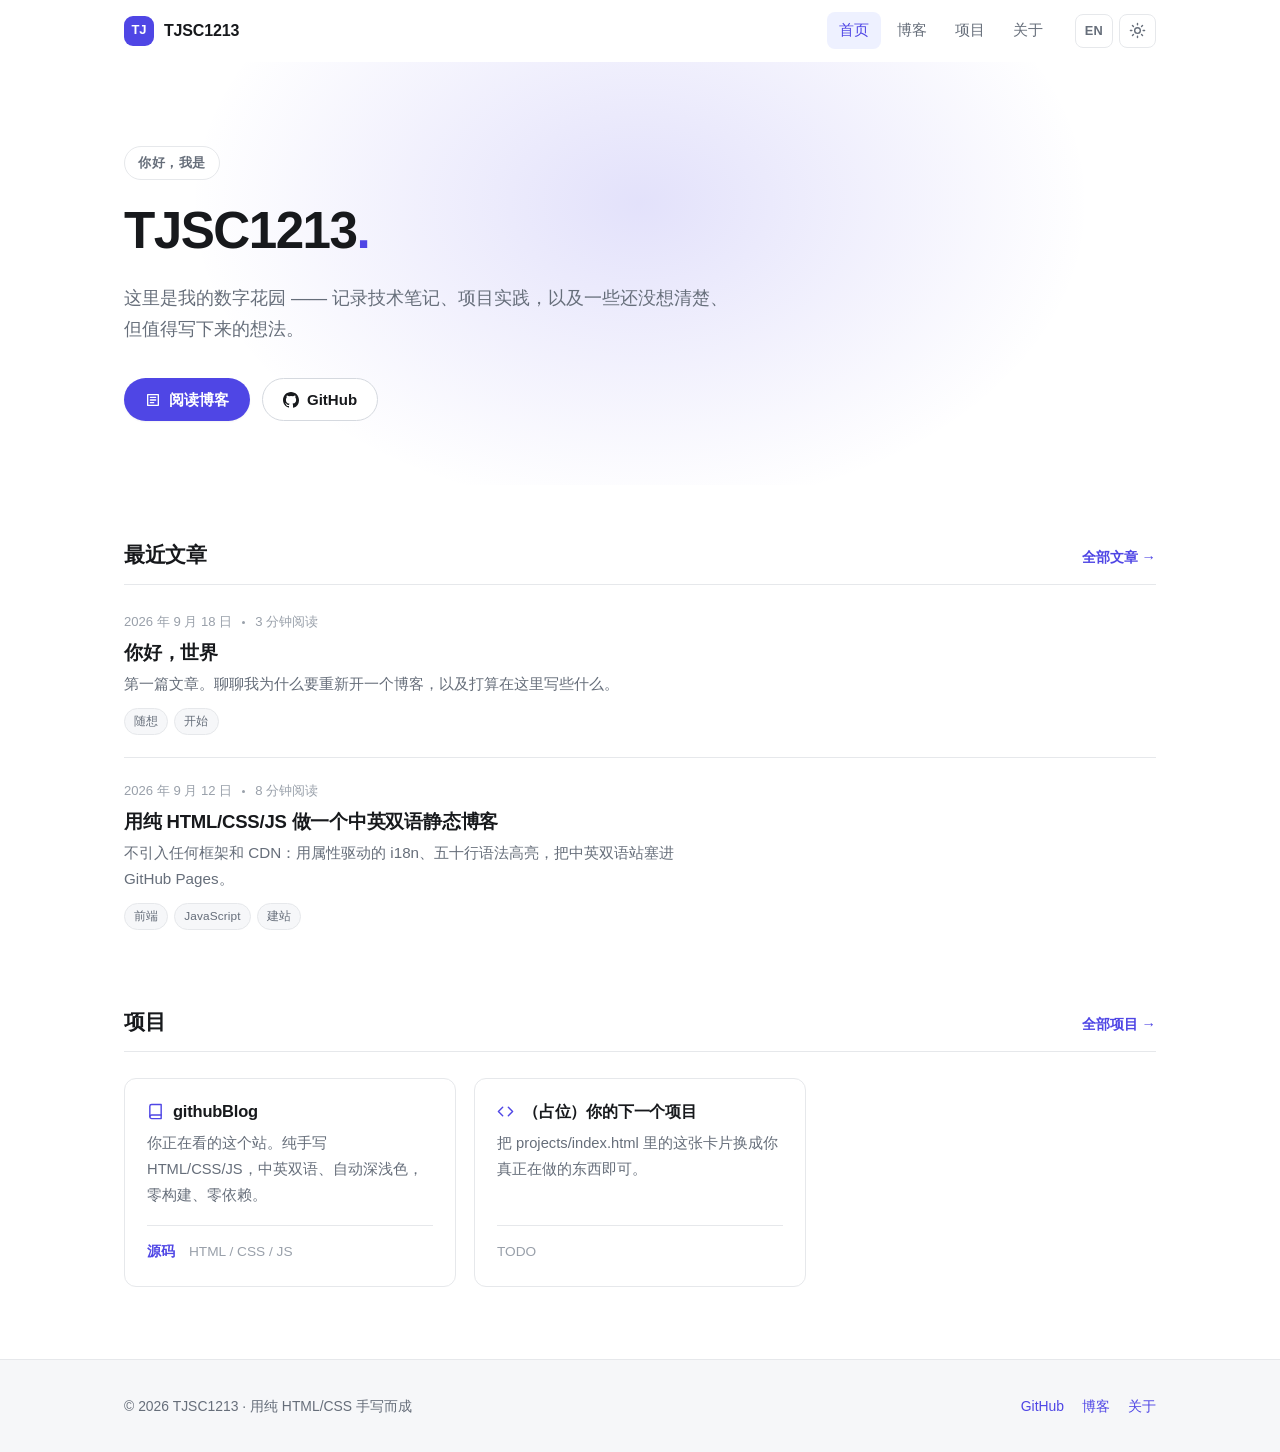
==== index.html @ 32a3aa77 "Initial commit: bilingual static blog in hand-written HTML/CSS/JS" ====
<!doctype html>
<html lang="zh-CN" data-lang="zh" data-theme="light">
  <head>
    <meta charset="utf-8" />
    <meta name="viewport" content="width=device-width, initial-scale=1" />
    <title data-zh="TJSC1213 · 个人主页" data-en="TJSC1213 · Home">TJSC1213 · 个人主页</title>
    <meta
      name="description"
      content="TJSC1213 的个人主页：技术笔记、项目实践与随想。"
    />
    <link rel="icon" href="/assets/favicon.svg" type="image/svg+xml" />
    <link rel="stylesheet" href="/assets/css/style.css" />
    <!-- 在首次绘制前定好主题与语言，避免闪烁 -->
    <script>
      (function () {
        try {
          var d = document.documentElement;
          var t = localStorage.getItem('theme');
          if (t !== 'light' && t !== 'dark') {
            t =
              window.matchMedia && window.matchMedia('(prefers-color-scheme: dark)').matches
                ? 'dark'
                : 'light';
          }
          d.setAttribute('data-theme', t);
          var l = localStorage.getItem('lang');
          if (l === 'zh' || l === 'en') d.setAttribute('data-lang', l);
        } catch (e) {}
      })();
    </script>
  </head>

  <body>
    <a class="skip-link" href="#main" data-zh="跳到正文" data-en="Skip to content">跳到正文</a>

    <header class="site-header">
      <div class="container header-inner">
        <a class="brand" href="/" data-zh-aria-label="TJSC1213 首页" data-en-aria-label="TJSC1213 home">
          <span class="brand-mark" aria-hidden="true">TJ</span>
          <span>TJSC1213</span>
        </a>

        <nav class="site-nav" id="site-nav" aria-label="主导航" data-zh-aria-label="主导航" data-en-aria-label="Main navigation">
          <a href="/" aria-current="page" data-zh="首页" data-en="Home">首页</a>
          <a href="/blog/" data-zh="博客" data-en="Blog">博客</a>
          <a href="/projects/" data-zh="项目" data-en="Projects">项目</a>
          <a href="/about/" data-zh="关于" data-en="About">关于</a>
        </nav>

        <div class="header-actions">
          <button type="button" class="icon-btn" id="lang-toggle" aria-label="Switch to English">EN</button>

          <button type="button" class="icon-btn" id="theme-toggle" aria-label="切换到深色主题">
            <svg class="icon-sun" viewBox="0 0 24 24" fill="none" stroke="currentColor" stroke-width="2" stroke-linecap="round" aria-hidden="true">
              <circle cx="12" cy="12" r="4" />
              <path d="M12 2v2M12 20v2M4.9 4.9l1.4 1.4M17.7 17.7l1.4 1.4M2 12h2M20 12h2M4.9 19.1l1.4-1.4M17.7 6.3l1.4-1.4" />
            </svg>
            <svg class="icon-moon" viewBox="0 0 24 24" fill="none" stroke="currentColor" stroke-width="2" stroke-linecap="round" stroke-linejoin="round" aria-hidden="true">
              <path d="M21 12.79A9 9 0 1 1 11.21 3 7 7 0 0 0 21 12.79z" />
            </svg>
          </button>

          <button
            type="button"
            class="icon-btn menu-btn"
            id="menu-toggle"
            aria-expanded="false"
            aria-controls="site-nav"
            aria-label="打开导航菜单"
            data-zh-aria-label="打开导航菜单"
            data-en-aria-label="Open navigation menu"
          >
            <svg viewBox="0 0 24 24" fill="none" stroke="currentColor" stroke-width="2" stroke-linecap="round" aria-hidden="true">
              <path d="M4 7h16M4 12h16M4 17h16" />
            </svg>
          </button>
        </div>
      </div>
    </header>

    <main class="site-main" id="main">
      <!-- Hero ------------------------------------------------------------ -->
      <section class="hero">
        <div class="container">
          <span class="hero-eyebrow" data-zh="你好，我是" data-en="Hi, I'm">你好，我是</span>
          <h1 class="hero-title">TJSC1213<span class="accent">.</span></h1>
          <p
            class="hero-sub"
            data-zh="这里是我的数字花园 —— 记录技术笔记、项目实践，以及一些还没想清楚、但值得写下来的想法。"
            data-en="A digital garden of technical notes, project write-ups, and half-formed ideas worth writing down."
          >
            这里是我的数字花园 —— 记录技术笔记、项目实践，以及一些还没想清楚、但值得写下来的想法。
          </p>

          <div class="hero-actions">
            <a class="btn btn--primary" href="/blog/">
              <svg viewBox="0 0 24 24" fill="none" stroke="currentColor" stroke-width="2" stroke-linecap="round" stroke-linejoin="round" aria-hidden="true">
                <path d="M4 4h16v16H4z" />
                <path d="M8 8h8M8 12h8M8 16h5" />
              </svg>
              <span data-zh="阅读博客" data-en="Read the blog">阅读博客</span>
            </a>

            <a class="btn btn--ghost" href="https://github.com/TJSC1213" target="_blank" rel="noopener">
              <svg viewBox="0 0 16 16" fill="currentColor" aria-hidden="true">
                <path
                  d="M8 0C3.58 0 0 3.58 0 8c0 3.54 2.29 6.53 5.47 7.59.4.07.55-.17.55-.38v-1.33c-2.23.48-2.7-.95-2.7-.95-.36-.93-.89-1.18-.89-1.18-.73-.5.06-.49.06-.49.81.06 1.23.83 1.23.83.72 1.23 1.88.88 2.34.67.07-.52.28-.88.51-1.08-1.78-.2-3.64-.89-3.64-3.95 0-.87.31-1.59.82-2.15-.08-.2-.36-1.02.08-2.12 0 0 .67-.21 2.2.82a7.7 7.7 0 0 1 4 0c1.53-1.03 2.2-.82 2.2-.82.44 1.1.16 1.92.08 2.12.51.56.82 1.28.82 2.15 0 3.07-1.87 3.75-3.65 3.95.29.25.54.73.54 1.48v2.19c0 .21.15.46.55.38A8.01 8.01 0 0 0 16 8c0-4.42-3.58-8-8-8Z"
                />
              </svg>
              <span>GitHub</span>
            </a>
          </div>
        </div>
      </section>

      <!-- 最近文章 -------------------------------------------------------- -->
      <section class="section">
        <div class="container">
          <div class="section-head">
            <h2 class="section-title" data-zh="最近文章" data-en="Recent posts">最近文章</h2>
            <a class="section-more" href="/blog/" data-zh="全部文章 →" data-en="All posts →">全部文章 →</a>
          </div>

          <ul class="post-list">
            <li class="post-item">
              <div class="post-meta">
                <time datetime="2026-09-18" data-zh="2026 年 9 月 18 日" data-en="Sep 18, 2026">2026 年 9 月 18 日</time>
                <span class="dot" aria-hidden="true"></span>
                <span data-zh="3 分钟阅读" data-en="3 min read">3 分钟阅读</span>
              </div>
              <h3 class="post-title">
                <a href="/blog/hello-world/" data-zh="你好，世界" data-en="Hello, World">你好，世界</a>
              </h3>
              <p
                class="post-excerpt"
                data-zh="第一篇文章。聊聊我为什么要重新开一个博客，以及打算在这里写些什么。"
                data-en="The first post. Why I started this blog again, and what I plan to write about here."
              >
                第一篇文章。聊聊我为什么要重新开一个博客，以及打算在这里写些什么。
              </p>
              <div class="tags">
                <span class="tag" data-zh="随想" data-en="Notes">随想</span>
                <span class="tag" data-zh="开始" data-en="Meta">开始</span>
              </div>
            </li>

            <li class="post-item">
              <div class="post-meta">
                <time datetime="2026-09-12" data-zh="2026 年 9 月 12 日" data-en="Sep 12, 2026">2026 年 9 月 12 日</time>
                <span class="dot" aria-hidden="true"></span>
                <span data-zh="8 分钟阅读" data-en="8 min read">8 分钟阅读</span>
              </div>
              <h3 class="post-title">
                <a
                  href="/blog/static-site-i18n/"
                  data-zh="用纯 HTML/CSS/JS 做一个中英双语静态博客"
                  data-en="A bilingual static blog with plain HTML, CSS and JS"
                  >用纯 HTML/CSS/JS 做一个中英双语静态博客</a
                >
              </h3>
              <p
                class="post-excerpt"
                data-zh="不引入任何框架和 CDN：用属性驱动的 i18n、五十行语法高亮，把中英双语站塞进 GitHub Pages。"
                data-en="No frameworks, no CDN: attribute-driven i18n and a fifty-line highlighter, all fitting inside GitHub Pages."
              >
                不引入任何框架和 CDN：用属性驱动的 i18n、五十行语法高亮，把中英双语站塞进 GitHub Pages。
              </p>
              <div class="tags">
                <span class="tag" data-zh="前端" data-en="Frontend">前端</span>
                <span class="tag">JavaScript</span>
                <span class="tag" data-zh="建站" data-en="Site">建站</span>
              </div>
            </li>
          </ul>
        </div>
      </section>

      <!-- 项目预览 -------------------------------------------------------- -->
      <section class="section">
        <div class="container">
          <div class="section-head">
            <h2 class="section-title" data-zh="项目" data-en="Projects">项目</h2>
            <a class="section-more" href="/projects/" data-zh="全部项目 →" data-en="All projects →">全部项目 →</a>
          </div>

          <div class="card-grid">
            <article class="card">
              <h3 class="card-title">
                <svg viewBox="0 0 24 24" fill="none" stroke="currentColor" stroke-width="2" stroke-linecap="round" stroke-linejoin="round" aria-hidden="true">
                  <path d="M4 19.5A2.5 2.5 0 0 1 6.5 17H20" />
                  <path d="M6.5 2H20v20H6.5A2.5 2.5 0 0 1 4 19.5v-15A2.5 2.5 0 0 1 6.5 2z" />
                </svg>
                <span>githubBlog</span>
              </h3>
              <p
                class="card-desc"
                data-zh="你正在看的这个站。纯手写 HTML/CSS/JS，中英双语、自动深浅色，零构建、零依赖。"
                data-en="The site you are reading. Hand-written HTML/CSS/JS with bilingual copy, automatic dark mode, zero build step and zero dependencies."
              >
                你正在看的这个站。纯手写 HTML/CSS/JS，中英双语、自动深浅色，零构建、零依赖。
              </p>
              <div class="card-foot">
                <a href="https://github.com/TJSC1213/TJSC1213.github.io" target="_blank" rel="noopener" data-zh="源码" data-en="Source">源码</a>
                <span class="lang">HTML / CSS / JS</span>
              </div>
            </article>

            <article class="card">
              <h3 class="card-title">
                <svg viewBox="0 0 24 24" fill="none" stroke="currentColor" stroke-width="2" stroke-linecap="round" stroke-linejoin="round" aria-hidden="true">
                  <path d="M16 18l6-6-6-6M8 6l-6 6 6 6" />
                </svg>
                <span data-zh="（占位）你的下一个项目" data-en="(Placeholder) Your next project">（占位）你的下一个项目</span>
              </h3>
              <p
                class="card-desc"
                data-zh="把 projects/index.html 里的这张卡片换成你真正在做的东西即可。"
                data-en="Replace this card in projects/index.html with something you actually built."
              >
                把 projects/index.html 里的这张卡片换成你真正在做的东西即可。
              </p>
              <div class="card-foot">
                <span class="lang">TODO</span>
              </div>
            </article>
          </div>
        </div>
      </section>
    </main>

    <footer class="site-footer">
      <div class="container footer-inner">
        <p>
          © <span id="year">2026</span> TJSC1213 ·
          <span data-zh="用纯 HTML/CSS 手写而成" data-en="Hand-built with plain HTML &amp; CSS">用纯 HTML/CSS 手写而成</span>
        </p>
        <div class="footer-links">
          <a href="https://github.com/TJSC1213" target="_blank" rel="noopener">GitHub</a>
          <a href="/blog/" data-zh="博客" data-en="Blog">博客</a>
          <a href="/about/" data-zh="关于" data-en="About">关于</a>
        </div>
      </div>
    </footer>

    <script src="/assets/js/i18n.js" defer></script>
    <script src="/assets/js/highlight.js" defer></script>
    <script src="/assets/js/main.js" defer></script>
  </body>
</html>
---- assets/css/style.css ----
@charset "utf-8";
/* ===========================================================================
   TJSC1213.github.io — 站点样式
   纯手写 CSS，无任何外部依赖（不加载字体、CDN、框架）。
   目录：
     1. 设计令牌（颜色 / 字体 / 尺寸）
     2. 重置与基础排版
     3. 布局容器
     4. 顶部导航
     5. 按钮
     6. 首页 Hero
     7. 区块标题
     8. 文章列表与卡片
     9. 正文排版（.prose）
    10. 代码块与语法高亮
    11. 时间线 / 联系方式
    12. 页脚
    13. 工具类与响应式
   =========================================================================== */

/* ---------------------------------------------------------------------------
   1. 设计令牌
   --------------------------------------------------------------------------- */
:root {
  /* 字体：全部走系统字体栈，不请求网络字体 */
  --font-sans: -apple-system, BlinkMacSystemFont, "Segoe UI", "Noto Sans SC",
    "PingFang SC", "Hiragino Sans GB", "Microsoft YaHei", "Helvetica Neue",
    Arial, sans-serif;
  --font-mono: ui-monospace, SFMono-Regular, "SF Mono", "Cascadia Code",
    "Cascadia Mono", Consolas, "Liberation Mono", Menlo, monospace;

  /* 浅色主题 */
  --bg: #ffffff;
  --bg-subtle: #f6f7f9;
  --bg-elevated: #ffffff;
  --border: #e6e8eb;
  --border-strong: #d5d9df;
  --text: #17191c;
  --text-muted: #666e7a;
  --text-faint: #99a0aa;

  --accent: #4f46e5;
  --accent-hover: #4338ca;
  --accent-soft: #eef1ff;
  --accent-contrast: #ffffff;

  --shadow-sm: 0 1px 2px rgba(16, 24, 40, 0.05);
  --shadow: 0 1px 2px rgba(16, 24, 40, 0.04), 0 6px 20px rgba(16, 24, 40, 0.06);
  --shadow-lg: 0 2px 6px rgba(16, 24, 40, 0.05), 0 16px 40px rgba(16, 24, 40, 0.1);

  /* 代码块 */
  --code-bg: #f6f8fa;
  --code-border: #e4e7eb;
  --tok-com: #6e7781;
  --tok-kw: #cf222e;
  --tok-str: #0a3069;
  --tok-num: #0550ae;
  --tok-fn: #8250df;
  --tok-typ: #953800;
  --tok-attr: #0550ae;
  --tok-tag: #116329;
  --tok-punc: #6e7781;

  /* 尺寸 */
  --maxw: 1080px;
  --maxw-prose: 740px;
  --radius-sm: 8px;
  --radius: 12px;
  --radius-lg: 18px;
  --header-h: 62px;

  color-scheme: light;
}

/* 深色主题：由 <html data-theme="dark"> 切换 */
html[data-theme="dark"] {
  --bg: #0e1014;
  --bg-subtle: #15181e;
  --bg-elevated: #15181e;
  --border: #262b33;
  --border-strong: #383f49;
  --text: #e7e9ec;
  --text-muted: #9aa3ae;
  --text-faint: #6c7480;

  --accent: #8b8cf8;
  --accent-hover: #a5a6fa;
  --accent-soft: #1b1e33;
  --accent-contrast: #10121a;

  --shadow-sm: 0 1px 2px rgba(0, 0, 0, 0.4);
  --shadow: 0 1px 2px rgba(0, 0, 0, 0.3), 0 6px 20px rgba(0, 0, 0, 0.4);
  --shadow-lg: 0 2px 6px rgba(0, 0, 0, 0.35), 0 16px 40px rgba(0, 0, 0, 0.5);

  --code-bg: #14171d;
  --code-border: #262b33;
  --tok-com: #8b949e;
  --tok-kw: #ff7b72;
  --tok-str: #a5d6ff;
  --tok-num: #79c0ff;
  --tok-fn: #d2a8ff;
  --tok-typ: #ffa657;
  --tok-attr: #79c0ff;
  --tok-tag: #7ee787;
  --tok-punc: #8b949e;

  color-scheme: dark;
}

/* ---------------------------------------------------------------------------
   2. 重置与基础排版
   --------------------------------------------------------------------------- */
*,
*::before,
*::after {
  box-sizing: border-box;
}

html {
  -webkit-text-size-adjust: 100%;
  scroll-behavior: smooth;
  scroll-padding-top: calc(var(--header-h) + 16px);
}

body {
  margin: 0;
  font-family: var(--font-sans);
  font-size: 16px;
  line-height: 1.75;
  color: var(--text);
  background: var(--bg);
  -webkit-font-smoothing: antialiased;
  -moz-osx-font-smoothing: grayscale;
  text-rendering: optimizeLegibility;
}

h1,
h2,
h3,
h4,
h5,
h6 {
  margin: 0 0 0.6em;
  line-height: 1.3;
  font-weight: 700;
  letter-spacing: -0.012em;
}

p {
  margin: 0 0 1.15em;
}

a {
  color: var(--accent);
  text-decoration: none;
}

a:hover {
  color: var(--accent-hover);
  text-decoration: underline;
  text-underline-offset: 3px;
}

img,
svg {
  max-width: 100%;
  height: auto;
}

hr {
  border: 0;
  border-top: 1px solid var(--border);
  margin: 2.5rem 0;
}

code,
kbd,
pre,
samp {
  font-family: var(--font-mono);
  font-size: 0.9em;
}

:focus-visible {
  outline: 2px solid var(--accent);
  outline-offset: 3px;
  border-radius: 4px;
}

::selection {
  background: var(--accent-soft);
  color: var(--text);
}

/* 键盘用户跳过导航 */
.skip-link {
  position: absolute;
  left: -9999px;
  top: 0;
  z-index: 100;
  padding: 10px 16px;
  background: var(--accent);
  color: var(--accent-contrast);
  border-radius: 0 0 var(--radius-sm) 0;
}

.skip-link:focus {
  left: 0;
}

/* ---------------------------------------------------------------------------
   3. 布局容器
   --------------------------------------------------------------------------- */
.container {
  width: 100%;
  max-width: var(--maxw);
  margin-inline: auto;
  padding-inline: 24px;
}

.site-main {
  min-height: calc(100vh - var(--header-h) - 220px);
  padding-bottom: 72px;
}

/* ---------------------------------------------------------------------------
   4. 顶部导航
   --------------------------------------------------------------------------- */
.site-header {
  position: sticky;
  top: 0;
  z-index: 50;
  height: var(--header-h);
  background: color-mix(in srgb, var(--bg) 88%, transparent);
  backdrop-filter: saturate(180%) blur(12px);
  -webkit-backdrop-filter: saturate(180%) blur(12px);
  border-bottom: 1px solid transparent;
  transition: border-color 0.2s ease, box-shadow 0.2s ease;
}

/* 不支持 color-mix 的浏览器回退到不透明背景 */
@supports not (background: color-mix(in srgb, red 50%, transparent)) {
  .site-header {
    background: var(--bg);
  }
}

.site-header.is-scrolled {
  border-bottom-color: var(--border);
  box-shadow: var(--shadow-sm);
}

.header-inner {
  display: flex;
  align-items: center;
  gap: 20px;
  height: 100%;
}

.brand {
  display: inline-flex;
  align-items: center;
  gap: 10px;
  font-weight: 700;
  color: var(--text);
  letter-spacing: -0.01em;
  flex-shrink: 0;
}

.brand:hover {
  color: var(--text);
  text-decoration: none;
}

.brand-mark {
  display: grid;
  place-items: center;
  width: 30px;
  height: 30px;
  border-radius: 9px;
  background: var(--accent);
  color: var(--accent-contrast);
  font-size: 13px;
  font-weight: 700;
  letter-spacing: 0;
}

.site-nav {
  display: flex;
  align-items: center;
  gap: 4px;
  margin-inline-start: auto;
}

.site-nav a {
  padding: 6px 12px;
  border-radius: var(--radius-sm);
  color: var(--text-muted);
  font-size: 0.925rem;
  font-weight: 500;
  transition: color 0.15s ease, background-color 0.15s ease;
}

.site-nav a:hover {
  color: var(--text);
  background: var(--bg-subtle);
  text-decoration: none;
}

.site-nav a[aria-current="page"] {
  color: var(--accent);
  background: var(--accent-soft);
}

.header-actions {
  display: flex;
  align-items: center;
  gap: 6px;
  flex-shrink: 0;
}

.icon-btn {
  display: grid;
  place-items: center;
  min-width: 34px;
  height: 34px;
  padding: 0 9px;
  border: 1px solid var(--border);
  border-radius: var(--radius-sm);
  background: var(--bg-elevated);
  color: var(--text-muted);
  font-family: inherit;
  font-size: 0.8rem;
  font-weight: 600;
  letter-spacing: 0.02em;
  cursor: pointer;
  transition: color 0.15s ease, border-color 0.15s ease, background-color 0.15s ease;
}

.icon-btn:hover {
  color: var(--text);
  border-color: var(--border-strong);
  background: var(--bg-subtle);
}

.icon-btn svg {
  width: 17px;
  height: 17px;
  display: block;
}

/* 主题图标按当前主题二选一显示 */
html[data-theme="light"] .icon-moon,
html[data-theme="dark"] .icon-sun {
  display: none;
}

.menu-btn {
  display: none;
}

/* ---------------------------------------------------------------------------
   5. 按钮
   --------------------------------------------------------------------------- */
.btn {
  display: inline-flex;
  align-items: center;
  gap: 8px;
  padding: 10px 20px;
  border: 1px solid transparent;
  border-radius: 999px;
  font-size: 0.94rem;
  font-weight: 600;
  line-height: 1.4;
  cursor: pointer;
  transition: transform 0.12s ease, background-color 0.15s ease,
    border-color 0.15s ease, color 0.15s ease, box-shadow 0.15s ease;
}

.btn:hover {
  text-decoration: none;
  transform: translateY(-1px);
}

.btn:active {
  transform: translateY(0);
}

.btn svg {
  width: 16px;
  height: 16px;
}

.btn--primary {
  background: var(--accent);
  color: var(--accent-contrast);
  box-shadow: var(--shadow-sm);
}

.btn--primary:hover {
  background: var(--accent-hover);
  color: var(--accent-contrast);
  box-shadow: var(--shadow);
}

.btn--ghost {
  background: var(--bg-elevated);
  border-color: var(--border-strong);
  color: var(--text);
}

.btn--ghost:hover {
  border-color: var(--accent);
  color: var(--accent);
}

/* ---------------------------------------------------------------------------
   6. 首页 Hero
   --------------------------------------------------------------------------- */
.hero {
  position: relative;
  padding: 84px 0 64px;
  overflow: hidden;
}

.hero::before {
  content: "";
  position: absolute;
  inset: -40% 0 auto 50%;
  width: 900px;
  height: 620px;
  translate: -50% 0;
  background: radial-gradient(
    closest-side,
    color-mix(in srgb, var(--accent) 16%, transparent),
    transparent
  );
  pointer-events: none;
  z-index: -1;
}

@supports not (background: color-mix(in srgb, red 50%, transparent)) {
  .hero::before {
    display: none;
  }
}

.hero-eyebrow {
  display: inline-block;
  margin-bottom: 18px;
  padding: 5px 13px;
  border: 1px solid var(--border);
  border-radius: 999px;
  background: var(--bg-elevated);
  color: var(--text-muted);
  font-size: 0.8rem;
  font-weight: 600;
  letter-spacing: 0.04em;
  text-transform: uppercase;
}

.hero-title {
  font-size: clamp(2.05rem, 1.35rem + 3.1vw, 3.2rem);
  margin-bottom: 0.35em;
  letter-spacing: -0.03em;
}

.hero-title .accent {
  color: var(--accent);
}

.hero-sub {
  max-width: 620px;
  margin-bottom: 2rem;
  color: var(--text-muted);
  font-size: clamp(1rem, 0.95rem + 0.3vw, 1.13rem);
}

.hero-actions {
  display: flex;
  flex-wrap: wrap;
  gap: 12px;
}

/* ---------------------------------------------------------------------------
   7. 区块标题
   --------------------------------------------------------------------------- */
.section {
  padding-top: 56px;
}

.section-head {
  display: flex;
  align-items: baseline;
  justify-content: space-between;
  gap: 16px;
  margin-bottom: 26px;
  padding-bottom: 14px;
  border-bottom: 1px solid var(--border);
}

.section-title {
  margin: 0;
  font-size: 1.3rem;
  letter-spacing: -0.015em;
}

.section-title .count {
  margin-inline-start: 8px;
  color: var(--text-faint);
  font-size: 0.85rem;
  font-weight: 500;
}

.section-more {
  flex-shrink: 0;
  font-size: 0.9rem;
  font-weight: 600;
}

.page-header {
  padding: 56px 0 12px;
}

.page-title {
  font-size: clamp(1.75rem, 1.4rem + 1.6vw, 2.3rem);
  margin-bottom: 0.3em;
  letter-spacing: -0.025em;
}

.page-desc {
  max-width: 640px;
  margin: 0;
  color: var(--text-muted);
}

/* ---------------------------------------------------------------------------
   8. 文章列表与卡片
   --------------------------------------------------------------------------- */
.post-list {
  list-style: none;
  margin: 0;
  padding: 0;
}

.post-item {
  padding: 22px 0;
  border-bottom: 1px solid var(--border);
}

.post-item:first-child {
  padding-top: 0;
}

.post-item:last-child {
  border-bottom: 0;
}

.post-meta {
  display: flex;
  flex-wrap: wrap;
  align-items: center;
  gap: 10px;
  margin-bottom: 7px;
  color: var(--text-faint);
  font-size: 0.82rem;
}

.post-meta time {
  font-variant-numeric: tabular-nums;
}

.post-meta .dot {
  width: 3px;
  height: 3px;
  border-radius: 50%;
  background: currentColor;
}

.post-title {
  margin: 0 0 6px;
  font-size: 1.16rem;
  letter-spacing: -0.012em;
}

.post-title a {
  color: var(--text);
}

.post-title a:hover {
  color: var(--accent);
  text-decoration: none;
}

.post-excerpt {
  margin: 0;
  max-width: 66ch;
  color: var(--text-muted);
  font-size: 0.95rem;
}

.tags {
  display: flex;
  flex-wrap: wrap;
  gap: 6px;
  margin-top: 10px;
}

.tag {
  padding: 2px 9px;
  border: 1px solid var(--border);
  border-radius: 999px;
  background: var(--bg-subtle);
  color: var(--text-muted);
  font-size: 0.74rem;
  font-weight: 500;
  letter-spacing: 0.01em;
}

/* 卡片网格 */
.card-grid {
  display: grid;
  grid-template-columns: repeat(auto-fill, minmax(272px, 1fr));
  gap: 18px;
}

.card {
  display: flex;
  flex-direction: column;
  padding: 22px;
  border: 1px solid var(--border);
  border-radius: var(--radius);
  background: var(--bg-elevated);
  transition: border-color 0.18s ease, transform 0.18s ease,
    box-shadow 0.18s ease;
}

.card:hover {
  border-color: var(--border-strong);
  transform: translateY(-2px);
  box-shadow: var(--shadow);
}

.card-title {
  display: flex;
  align-items: center;
  gap: 9px;
  margin: 0 0 9px;
  font-size: 1.03rem;
}

.card-title svg {
  width: 17px;
  height: 17px;
  color: var(--accent);
  flex-shrink: 0;
}

.card-desc {
  margin: 0 0 16px;
  color: var(--text-muted);
  font-size: 0.92rem;
  flex-grow: 1;
}

.card-foot {
  display: flex;
  flex-wrap: wrap;
  gap: 14px;
  padding-top: 14px;
  border-top: 1px solid var(--border);
  font-size: 0.855rem;
  font-weight: 600;
}

.card-foot .lang {
  color: var(--text-faint);
  font-weight: 500;
}

/* ---------------------------------------------------------------------------
   9. 正文排版
   --------------------------------------------------------------------------- */
.prose {
  max-width: var(--maxw-prose);
  padding-top: 40px;
  font-size: 1.02rem;
}

.prose > p:first-of-type {
  font-size: 1.09rem;
  color: var(--text-muted);
}

.prose h2 {
  margin: 2.4em 0 0.7em;
  padding-top: 0.2em;
  font-size: 1.42rem;
  letter-spacing: -0.018em;
}

.prose h3 {
  margin: 1.9em 0 0.6em;
  font-size: 1.14rem;
}

.prose ul,
.prose ol {
  margin: 0 0 1.15em;
  padding-inline-start: 1.4em;
}

.prose li {
  margin-bottom: 0.4em;
}

.prose li::marker {
  color: var(--text-faint);
}

.prose blockquote {
  margin: 1.6em 0;
  padding: 4px 0 4px 20px;
  border-inline-start: 3px solid var(--accent);
  color: var(--text-muted);
}

.prose blockquote p:last-child {
  margin-bottom: 0;
}

.prose img {
  border-radius: var(--radius);
  border: 1px solid var(--border);
}

/* 行内代码 */
.prose :not(pre) > code {
  padding: 0.15em 0.42em;
  border: 1px solid var(--code-border);
  border-radius: 6px;
  background: var(--code-bg);
  color: var(--tok-kw);
  font-size: 0.86em;
  white-space: nowrap;
}

.prose table {
  width: 100%;
  margin: 1.6em 0;
  border-collapse: collapse;
  font-size: 0.93rem;
}

.prose th,
.prose td {
  padding: 9px 14px;
  border: 1px solid var(--border);
  text-align: start;
}

.prose th {
  background: var(--bg-subtle);
  font-weight: 600;
}

/* 文章结尾 */
.post-end {
  margin-top: 40px;
  padding-top: 26px;
  border-top: 1px solid var(--border);
}

.back-link {
  font-size: 0.92rem;
  font-weight: 600;
}

/* ---------------------------------------------------------------------------
   10. 代码块与语法高亮
   --------------------------------------------------------------------------- */
.code-block {
  position: relative;
  margin: 1.6em 0;
}

/* 同时覆盖裸 pre：JS 未执行时代码块也有完整样式 */
.code-block pre,
.prose pre {
  margin: 0;
  padding: 18px 20px;
  border: 1px solid var(--code-border);
  border-radius: var(--radius);
  background: var(--code-bg);
  overflow-x: auto;
  font-size: 0.875rem;
  line-height: 1.65;
  tab-size: 2;
}

.code-block code,
.prose pre code {
  font-size: inherit;
  color: var(--text);
  background: none;
  border: 0;
  padding: 0;
  white-space: pre;
}

.copy-btn {
  position: absolute;
  top: 10px;
  inset-inline-end: 10px;
  padding: 4px 10px;
  border: 1px solid var(--code-border);
  border-radius: 6px;
  background: var(--bg-elevated);
  color: var(--text-muted);
  font-family: inherit;
  font-size: 0.73rem;
  font-weight: 600;
  cursor: pointer;
  opacity: 0;
  transition: opacity 0.15s ease, color 0.15s ease, border-color 0.15s ease;
}

.code-block:hover .copy-btn,
.copy-btn:focus-visible {
  opacity: 1;
}

.copy-btn:hover {
  color: var(--accent);
  border-color: var(--accent);
}

/* 高亮 token 配色（类名由 assets/js/highlight.js 生成） */
.tok-com,
.tok-doctype {
  color: var(--tok-com);
}
.tok-com {
  font-style: italic;
}
.tok-kw,
.tok-pre,
.tok-at {
  color: var(--tok-kw);
}
.tok-str {
  color: var(--tok-str);
}
.tok-num,
.tok-var {
  color: var(--tok-num);
}
.tok-fn,
.tok-cmd,
.tok-dec {
  color: var(--tok-fn);
}
.tok-typ {
  color: var(--tok-typ);
}
.tok-attr,
.tok-key,
.tok-prop {
  color: var(--tok-attr);
}
.tok-tag {
  color: var(--tok-tag);
}
.tok-punc {
  color: var(--tok-punc);
}

/* ---------------------------------------------------------------------------
   11. 时间线 / 联系方式
   --------------------------------------------------------------------------- */
.timeline {
  list-style: none;
  margin: 0;
  padding: 0;
}

.timeline li {
  position: relative;
  padding: 0 0 26px 26px;
  border-inline-start: 2px solid var(--border);
}

.timeline li:last-child {
  padding-bottom: 0;
  border-inline-start-color: transparent;
}

.timeline li::before {
  content: "";
  position: absolute;
  inset-inline-start: -7px;
  top: 7px;
  width: 12px;
  height: 12px;
  border-radius: 50%;
  border: 2px solid var(--bg);
  background: var(--accent);
}

.timeline-period {
  display: block;
  color: var(--text-faint);
  font-size: 0.82rem;
  font-variant-numeric: tabular-nums;
}

.timeline-role {
  margin: 2px 0 4px;
  font-size: 1.03rem;
  font-weight: 650;
}

.timeline-org {
  margin: 0 0 6px;
  color: var(--text-muted);
  font-size: 0.9rem;
}

.contact-list {
  list-style: none;
  margin: 0;
  padding: 0;
  display: grid;
  gap: 12px;
}

.contact-list li {
  display: flex;
  align-items: center;
  gap: 12px;
  color: var(--text-muted);
  font-size: 0.94rem;
}

.contact-list svg {
  width: 17px;
  height: 17px;
  color: var(--text-faint);
  flex-shrink: 0;
}

/* ---------------------------------------------------------------------------
   12. 页脚
   --------------------------------------------------------------------------- */
.site-footer {
  padding: 34px 0;
  border-top: 1px solid var(--border);
  background: var(--bg-subtle);
  color: var(--text-muted);
  font-size: 0.87rem;
}

.footer-inner {
  display: flex;
  flex-wrap: wrap;
  align-items: center;
  justify-content: space-between;
  gap: 12px;
}

.footer-inner p {
  margin: 0;
}

.footer-links {
  display: flex;
  gap: 18px;
}

/* ---------------------------------------------------------------------------
   13. 工具类与响应式
   --------------------------------------------------------------------------- */
.centered {
  text-align: center;
}

.muted {
  color: var(--text-muted);
}

.mx-auto {
  margin-inline: auto;
}

.stack-lg > * + * {
  margin-top: 3.5rem;
}

@media (max-width: 780px) {
  .container {
    padding-inline: 18px;
  }

  .menu-btn {
    display: grid;
  }

  .site-nav {
    position: absolute;
    top: var(--header-h);
    inset-inline: 0;
    flex-direction: column;
    align-items: stretch;
    gap: 2px;
    margin: 0;
    padding: 10px 18px 16px;
    background: var(--bg);
    border-bottom: 1px solid var(--border);
    box-shadow: var(--shadow);
    display: none;
  }

  .site-nav.is-open {
    display: flex;
  }

  .site-nav a {
    padding: 10px 12px;
    font-size: 1rem;
  }

  .hero {
    padding: 52px 0 40px;
  }

  .page-header {
    padding-top: 38px;
  }

  .prose {
    padding-top: 28px;
  }
}

@media (prefers-reduced-motion: reduce) {
  html {
    scroll-behavior: auto;
  }

  *,
  *::before,
  *::after {
    animation-duration: 0.01ms !important;
    transition-duration: 0.01ms !important;
  }
}

/* 打印：去掉导航与装饰，只留正文 */
@media print {
  .site-header,
  .site-footer,
  .copy-btn,
  .hero-actions {
    display: none !important;
  }

  body {
    font-size: 11pt;
  }

  .prose {
    max-width: none;
  }
}
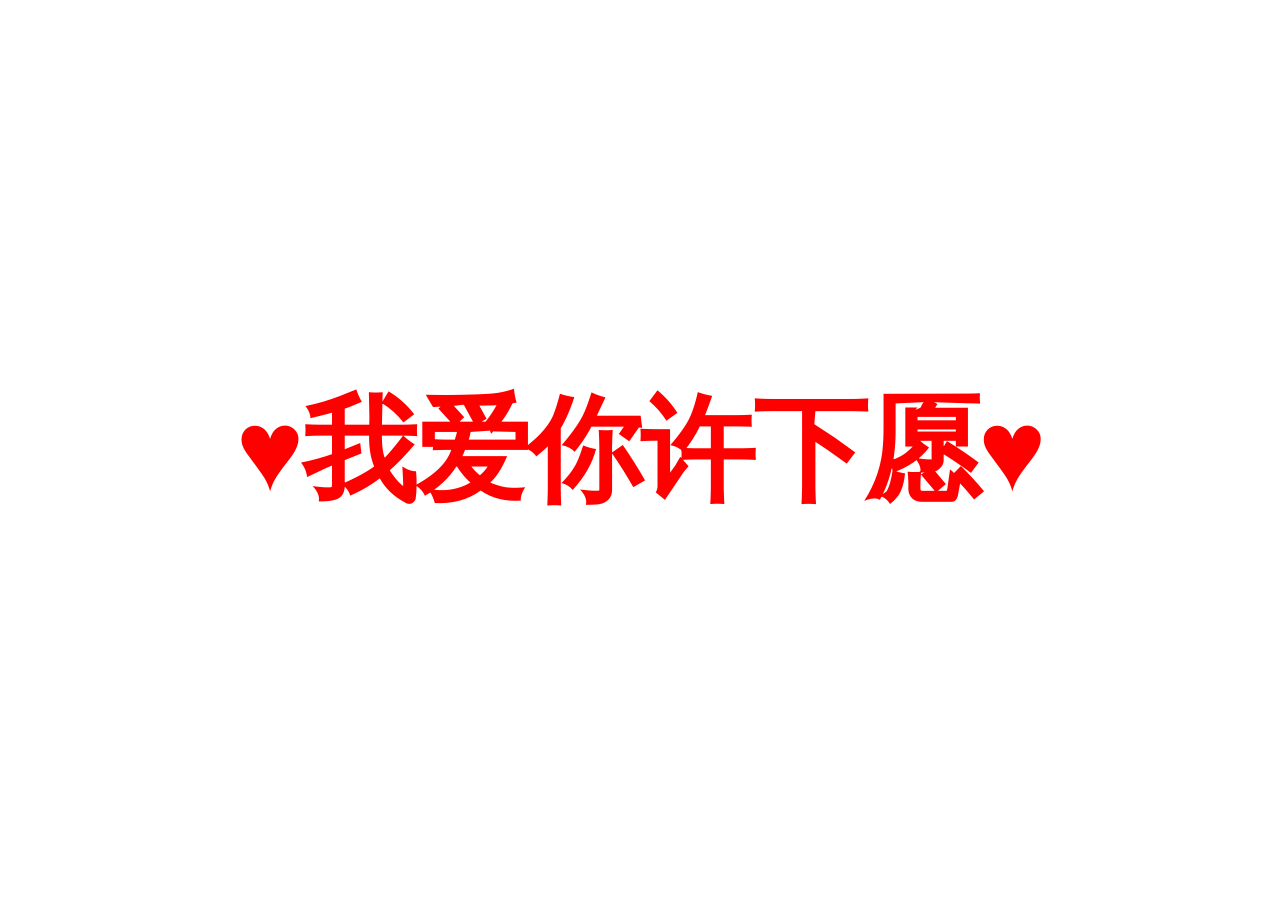
==== commit cd67c5e4: "Replace home page with a single large red headline" ====
--- a/index.html
+++ b/index.html
@@ -1,249 +1,41 @@
 <!doctype html>
-<html lang="zh-CN" data-lang="zh" data-theme="light">
+<html lang="zh-CN">
   <head>
     <meta charset="utf-8" />
     <meta name="viewport" content="width=device-width, initial-scale=1" />
-    <title data-zh="TJSC1213 · 个人主页" data-en="TJSC1213 · Home">TJSC1213 · 个人主页</title>
-    <meta
-      name="description"
-      content="TJSC1213 的个人主页：技术笔记、项目实践与随想。"
-    />
+    <title>♥我爱你许下愿♥</title>
+    <meta name="description" content="♥我爱你许下愿♥" />
     <link rel="icon" href="/assets/favicon.svg" type="image/svg+xml" />
     <link rel="stylesheet" href="/assets/css/style.css" />
-    <!-- 在首次绘制前定好主题与语言，避免闪烁 -->
-    <script>
-      (function () {
-        try {
-          var d = document.documentElement;
-          var t = localStorage.getItem('theme');
-          if (t !== 'light' && t !== 'dark') {
-            t =
-              window.matchMedia && window.matchMedia('(prefers-color-scheme: dark)').matches
-                ? 'dark'
-                : 'light';
-          }
-          d.setAttribute('data-theme', t);
-          var l = localStorage.getItem('lang');
-          if (l === 'zh' || l === 'en') d.setAttribute('data-lang', l);
-        } catch (e) {}
-      })();
-    </script>
+    <!--
+      首页是一个独立的极简展示页：整页只有一行居中的大字红标题。
+      没有导航栏、没有页脚、没有脚本，也不参与中英双语切换和深浅色主题。
+      要回博客列表请直接访问 /blog/。
+    -->
+    <style>
+      body {
+        background: #ffffff;
+      }
+
+      .wish {
+        display: flex;
+        align-items: center;
+        justify-content: center;
+        min-height: 100vh;
+        margin: 0;
+        padding: 24px;
+        color: #ff0000;
+        font-size: clamp(2rem, 9vw, 8rem);
+        font-weight: 700;
+        line-height: 1.15;
+        letter-spacing: -0.02em;
+        text-align: center;
+        text-wrap: balance;
+      }
+    </style>
   </head>
 
   <body>
-    <a class="skip-link" href="#main" data-zh="跳到正文" data-en="Skip to content">跳到正文</a>
-
-    <header class="site-header">
-      <div class="container header-inner">
-        <a class="brand" href="/" data-zh-aria-label="TJSC1213 首页" data-en-aria-label="TJSC1213 home">
-          <span class="brand-mark" aria-hidden="true">TJ</span>
-          <span>TJSC1213</span>
-        </a>
-
-        <nav class="site-nav" id="site-nav" aria-label="主导航" data-zh-aria-label="主导航" data-en-aria-label="Main navigation">
-          <a href="/" aria-current="page" data-zh="首页" data-en="Home">首页</a>
-          <a href="/blog/" data-zh="博客" data-en="Blog">博客</a>
-          <a href="/projects/" data-zh="项目" data-en="Projects">项目</a>
-          <a href="/about/" data-zh="关于" data-en="About">关于</a>
-        </nav>
-
-        <div class="header-actions">
-          <button type="button" class="icon-btn" id="lang-toggle" aria-label="Switch to English">EN</button>
-
-          <button type="button" class="icon-btn" id="theme-toggle" aria-label="切换到深色主题">
-            <svg class="icon-sun" viewBox="0 0 24 24" fill="none" stroke="currentColor" stroke-width="2" stroke-linecap="round" aria-hidden="true">
-              <circle cx="12" cy="12" r="4" />
-              <path d="M12 2v2M12 20v2M4.9 4.9l1.4 1.4M17.7 17.7l1.4 1.4M2 12h2M20 12h2M4.9 19.1l1.4-1.4M17.7 6.3l1.4-1.4" />
-            </svg>
-            <svg class="icon-moon" viewBox="0 0 24 24" fill="none" stroke="currentColor" stroke-width="2" stroke-linecap="round" stroke-linejoin="round" aria-hidden="true">
-              <path d="M21 12.79A9 9 0 1 1 11.21 3 7 7 0 0 0 21 12.79z" />
-            </svg>
-          </button>
-
-          <button
-            type="button"
-            class="icon-btn menu-btn"
-            id="menu-toggle"
-            aria-expanded="false"
-            aria-controls="site-nav"
-            aria-label="打开导航菜单"
-            data-zh-aria-label="打开导航菜单"
-            data-en-aria-label="Open navigation menu"
-          >
-            <svg viewBox="0 0 24 24" fill="none" stroke="currentColor" stroke-width="2" stroke-linecap="round" aria-hidden="true">
-              <path d="M4 7h16M4 12h16M4 17h16" />
-            </svg>
-          </button>
-        </div>
-      </div>
-    </header>
-
-    <main class="site-main" id="main">
-      <!-- Hero ------------------------------------------------------------ -->
-      <section class="hero">
-        <div class="container">
-          <span class="hero-eyebrow" data-zh="你好，我是" data-en="Hi, I'm">你好，我是</span>
-          <h1 class="hero-title">TJSC1213<span class="accent">.</span></h1>
-          <p
-            class="hero-sub"
-            data-zh="这里是我的数字花园 —— 记录技术笔记、项目实践，以及一些还没想清楚、但值得写下来的想法。"
-            data-en="A digital garden of technical notes, project write-ups, and half-formed ideas worth writing down."
-          >
-            这里是我的数字花园 —— 记录技术笔记、项目实践，以及一些还没想清楚、但值得写下来的想法。
-          </p>
-
-          <div class="hero-actions">
-            <a class="btn btn--primary" href="/blog/">
-              <svg viewBox="0 0 24 24" fill="none" stroke="currentColor" stroke-width="2" stroke-linecap="round" stroke-linejoin="round" aria-hidden="true">
-                <path d="M4 4h16v16H4z" />
-                <path d="M8 8h8M8 12h8M8 16h5" />
-              </svg>
-              <span data-zh="阅读博客" data-en="Read the blog">阅读博客</span>
-            </a>
-
-            <a class="btn btn--ghost" href="https://github.com/TJSC1213" target="_blank" rel="noopener">
-              <svg viewBox="0 0 16 16" fill="currentColor" aria-hidden="true">
-                <path
-                  d="M8 0C3.58 0 0 3.58 0 8c0 3.54 2.29 6.53 5.47 7.59.4.07.55-.17.55-.38v-1.33c-2.23.48-2.7-.95-2.7-.95-.36-.93-.89-1.18-.89-1.18-.73-.5.06-.49.06-.49.81.06 1.23.83 1.23.83.72 1.23 1.88.88 2.34.67.07-.52.28-.88.51-1.08-1.78-.2-3.64-.89-3.64-3.95 0-.87.31-1.59.82-2.15-.08-.2-.36-1.02.08-2.12 0 0 .67-.21 2.2.82a7.7 7.7 0 0 1 4 0c1.53-1.03 2.2-.82 2.2-.82.44 1.1.16 1.92.08 2.12.51.56.82 1.28.82 2.15 0 3.07-1.87 3.75-3.65 3.95.29.25.54.73.54 1.48v2.19c0 .21.15.46.55.38A8.01 8.01 0 0 0 16 8c0-4.42-3.58-8-8-8Z"
-                />
-              </svg>
-              <span>GitHub</span>
-            </a>
-          </div>
-        </div>
-      </section>
-
-      <!-- 最近文章 -------------------------------------------------------- -->
-      <section class="section">
-        <div class="container">
-          <div class="section-head">
-            <h2 class="section-title" data-zh="最近文章" data-en="Recent posts">最近文章</h2>
-            <a class="section-more" href="/blog/" data-zh="全部文章 →" data-en="All posts →">全部文章 →</a>
-          </div>
-
-          <ul class="post-list">
-            <li class="post-item">
-              <div class="post-meta">
-                <time datetime="2026-09-18" data-zh="2026 年 9 月 18 日" data-en="Sep 18, 2026">2026 年 9 月 18 日</time>
-                <span class="dot" aria-hidden="true"></span>
-                <span data-zh="3 分钟阅读" data-en="3 min read">3 分钟阅读</span>
-              </div>
-              <h3 class="post-title">
-                <a href="/blog/hello-world/" data-zh="你好，世界" data-en="Hello, World">你好，世界</a>
-              </h3>
-              <p
-                class="post-excerpt"
-                data-zh="第一篇文章。聊聊我为什么要重新开一个博客，以及打算在这里写些什么。"
-                data-en="The first post. Why I started this blog again, and what I plan to write about here."
-              >
-                第一篇文章。聊聊我为什么要重新开一个博客，以及打算在这里写些什么。
-              </p>
-              <div class="tags">
-                <span class="tag" data-zh="随想" data-en="Notes">随想</span>
-                <span class="tag" data-zh="开始" data-en="Meta">开始</span>
-              </div>
-            </li>
-
-            <li class="post-item">
-              <div class="post-meta">
-                <time datetime="2026-09-12" data-zh="2026 年 9 月 12 日" data-en="Sep 12, 2026">2026 年 9 月 12 日</time>
-                <span class="dot" aria-hidden="true"></span>
-                <span data-zh="8 分钟阅读" data-en="8 min read">8 分钟阅读</span>
-              </div>
-              <h3 class="post-title">
-                <a
-                  href="/blog/static-site-i18n/"
-                  data-zh="用纯 HTML/CSS/JS 做一个中英双语静态博客"
-                  data-en="A bilingual static blog with plain HTML, CSS and JS"
-                  >用纯 HTML/CSS/JS 做一个中英双语静态博客</a
-                >
-              </h3>
-              <p
-                class="post-excerpt"
-                data-zh="不引入任何框架和 CDN：用属性驱动的 i18n、五十行语法高亮，把中英双语站塞进 GitHub Pages。"
-                data-en="No frameworks, no CDN: attribute-driven i18n and a fifty-line highlighter, all fitting inside GitHub Pages."
-              >
-                不引入任何框架和 CDN：用属性驱动的 i18n、五十行语法高亮，把中英双语站塞进 GitHub Pages。
-              </p>
-              <div class="tags">
-                <span class="tag" data-zh="前端" data-en="Frontend">前端</span>
-                <span class="tag">JavaScript</span>
-                <span class="tag" data-zh="建站" data-en="Site">建站</span>
-              </div>
-            </li>
-          </ul>
-        </div>
-      </section>
-
-      <!-- 项目预览 -------------------------------------------------------- -->
-      <section class="section">
-        <div class="container">
-          <div class="section-head">
-            <h2 class="section-title" data-zh="项目" data-en="Projects">项目</h2>
-            <a class="section-more" href="/projects/" data-zh="全部项目 →" data-en="All projects →">全部项目 →</a>
-          </div>
-
-          <div class="card-grid">
-            <article class="card">
-              <h3 class="card-title">
-                <svg viewBox="0 0 24 24" fill="none" stroke="currentColor" stroke-width="2" stroke-linecap="round" stroke-linejoin="round" aria-hidden="true">
-                  <path d="M4 19.5A2.5 2.5 0 0 1 6.5 17H20" />
-                  <path d="M6.5 2H20v20H6.5A2.5 2.5 0 0 1 4 19.5v-15A2.5 2.5 0 0 1 6.5 2z" />
-                </svg>
-                <span>githubBlog</span>
-              </h3>
-              <p
-                class="card-desc"
-                data-zh="你正在看的这个站。纯手写 HTML/CSS/JS，中英双语、自动深浅色，零构建、零依赖。"
-                data-en="The site you are reading. Hand-written HTML/CSS/JS with bilingual copy, automatic dark mode, zero build step and zero dependencies."
-              >
-                你正在看的这个站。纯手写 HTML/CSS/JS，中英双语、自动深浅色，零构建、零依赖。
-              </p>
-              <div class="card-foot">
-                <a href="https://github.com/TJSC1213/TJSC1213.github.io" target="_blank" rel="noopener" data-zh="源码" data-en="Source">源码</a>
-                <span class="lang">HTML / CSS / JS</span>
-              </div>
-            </article>
-
-            <article class="card">
-              <h3 class="card-title">
-                <svg viewBox="0 0 24 24" fill="none" stroke="currentColor" stroke-width="2" stroke-linecap="round" stroke-linejoin="round" aria-hidden="true">
-                  <path d="M16 18l6-6-6-6M8 6l-6 6 6 6" />
-                </svg>
-                <span data-zh="（占位）你的下一个项目" data-en="(Placeholder) Your next project">（占位）你的下一个项目</span>
-              </h3>
-              <p
-                class="card-desc"
-                data-zh="把 projects/index.html 里的这张卡片换成你真正在做的东西即可。"
-                data-en="Replace this card in projects/index.html with something you actually built."
-              >
-                把 projects/index.html 里的这张卡片换成你真正在做的东西即可。
-              </p>
-              <div class="card-foot">
-                <span class="lang">TODO</span>
-              </div>
-            </article>
-          </div>
-        </div>
-      </section>
-    </main>
-
-    <footer class="site-footer">
-      <div class="container footer-inner">
-        <p>
-          © <span id="year">2026</span> TJSC1213 ·
-          <span data-zh="用纯 HTML/CSS 手写而成" data-en="Hand-built with plain HTML &amp; CSS">用纯 HTML/CSS 手写而成</span>
-        </p>
-        <div class="footer-links">
-          <a href="https://github.com/TJSC1213" target="_blank" rel="noopener">GitHub</a>
-          <a href="/blog/" data-zh="博客" data-en="Blog">博客</a>
-          <a href="/about/" data-zh="关于" data-en="About">关于</a>
-        </div>
-      </div>
-    </footer>
-
-    <script src="/assets/js/i18n.js" defer></script>
-    <script src="/assets/js/highlight.js" defer></script>
-    <script src="/assets/js/main.js" defer></script>
+    <h1 class="wish">♥我爱你许下愿♥</h1>
   </body>
 </html>
